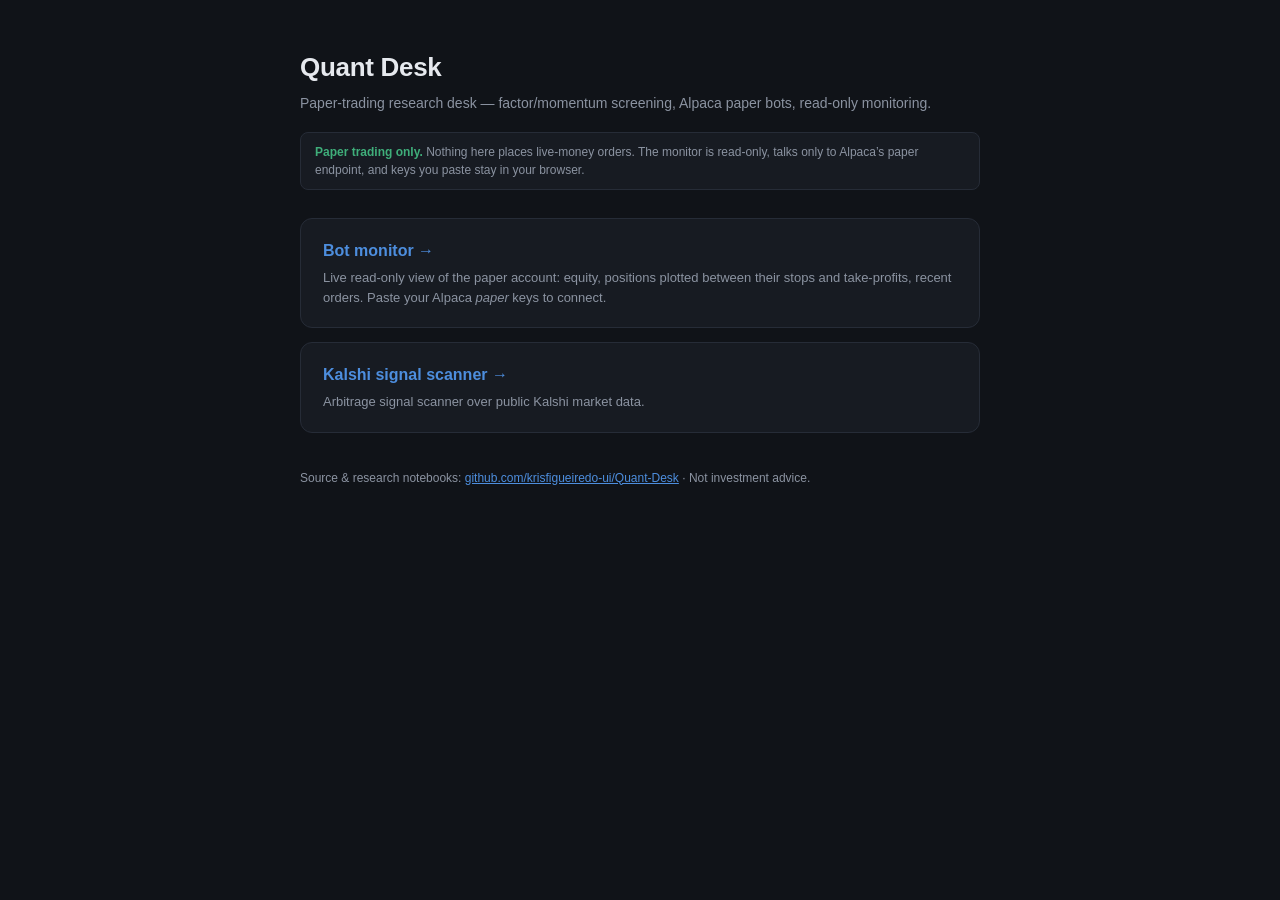
==== index.html @ 5bd07564 "Add missing .gitignore/.env.example/workflows; deploy dashboards to Pages The README and CLAUDE.md b" ====
<!DOCTYPE html>
<html lang="en">
<head>
<meta charset="UTF-8">
<meta name="viewport" content="width=device-width, initial-scale=1.0">
<title>Quant Desk</title>
<style>
:root{
  --bg:#101318; --card:#171b22; --line:#262c37;
  --text:#e6e9ee; --muted:#8b93a1; --accent:#4d8ede; --green:#3fae7a;
}
*{margin:0;padding:0;box-sizing:border-box}
body{background:var(--bg);color:var(--text);font-family:-apple-system,BlinkMacSystemFont,"Segoe UI",Roboto,Helvetica,Arial,sans-serif;line-height:1.5;padding:48px 20px;max-width:720px;margin:0 auto}
h1{font-size:26px;letter-spacing:-.3px;margin-bottom:6px}
.sub{color:var(--muted);font-size:14px;margin-bottom:8px}
.note{font-size:12px;color:var(--muted);border:1px solid var(--line);border-radius:8px;padding:10px 14px;margin:18px 0 28px;background:var(--card)}
.note b{color:var(--green)}
.cards{display:grid;gap:14px}
a.card{display:block;background:var(--card);border:1px solid var(--line);border-radius:12px;padding:20px 22px;text-decoration:none;color:var(--text);transition:border-color .15s}
a.card:hover{border-color:var(--accent)}
a.card:focus-visible{outline:2px solid var(--accent);outline-offset:2px}
.card h2{font-size:16px;margin-bottom:5px;color:var(--accent)}
.card p{font-size:13px;color:var(--muted)}
footer{margin-top:36px;font-size:12px;color:var(--muted)}
footer a{color:var(--accent)}
</style>
</head>
<body>
<h1>Quant Desk</h1>
<p class="sub">Paper-trading research desk &mdash; factor/momentum screening, Alpaca paper bots, read-only monitoring.</p>
<div class="note"><b>Paper trading only.</b> Nothing here places live-money orders. The monitor is read-only, talks only to Alpaca&rsquo;s paper endpoint, and keys you paste stay in your browser.</div>
<div class="cards">
  <a class="card" href="dashboards/bot_dashboard.html">
    <h2>Bot monitor &rarr;</h2>
    <p>Live read-only view of the paper account: equity, positions plotted between their stops and take-profits, recent orders. Paste your Alpaca <em>paper</em> keys to connect.</p>
  </a>
  <a class="card" href="dashboards/kalshi_signals.html">
    <h2>Kalshi signal scanner &rarr;</h2>
    <p>Arbitrage signal scanner over public Kalshi market data.</p>
  </a>
</div>
<footer>Source &amp; research notebooks: <a href="https://github.com/krisfigueiredo-ui/Quant-Desk">github.com/krisfigueiredo-ui/Quant-Desk</a> &middot; Not investment advice.</footer>
</body>
</html>
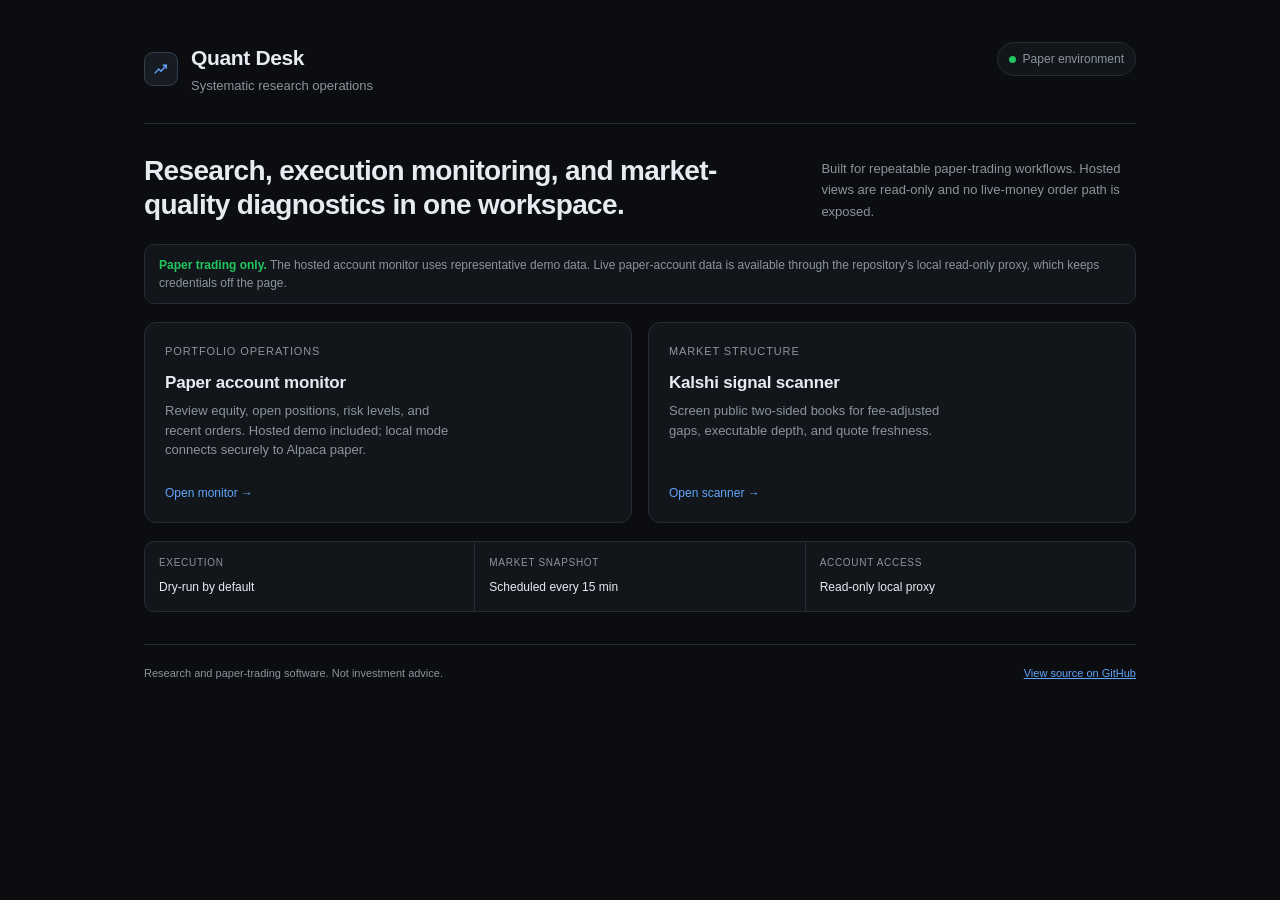
==== commit 31acb475: "Polish dashboard shell and project documentation" ====
--- a/index.html
+++ b/index.html
@@ -3,42 +3,73 @@
 <head>
 <meta charset="UTF-8">
 <meta name="viewport" content="width=device-width, initial-scale=1.0">
-<title>Quant Desk</title>
+<title>Quant Desk — Research Operations</title>
 <style>
 :root{
-  --bg:#101318; --card:#171b22; --line:#262c37;
-  --text:#e6e9ee; --muted:#8b93a1; --accent:#4d8ede; --green:#3fae7a;
+  --bg:#0b0d10; --card:#12161b; --raised:#171c22; --line:#252c36;
+  --text:#e7eaf0; --muted:#8b949e; --accent:#60a5fa; --green:#22c55e;
 }
 *{margin:0;padding:0;box-sizing:border-box}
-body{background:var(--bg);color:var(--text);font-family:-apple-system,BlinkMacSystemFont,"Segoe UI",Roboto,Helvetica,Arial,sans-serif;line-height:1.5;padding:48px 20px;max-width:720px;margin:0 auto}
-h1{font-size:26px;letter-spacing:-.3px;margin-bottom:6px}
-.sub{color:var(--muted);font-size:14px;margin-bottom:8px}
-.note{font-size:12px;color:var(--muted);border:1px solid var(--line);border-radius:8px;padding:10px 14px;margin:18px 0 28px;background:var(--card)}
+body{background:var(--bg);color:var(--text);font-family:Inter,-apple-system,BlinkMacSystemFont,"Segoe UI",Roboto,Helvetica,Arial,sans-serif;line-height:1.5;padding:0 24px 56px;max-width:1040px;margin:0 auto;-webkit-font-smoothing:antialiased}
+header{display:flex;align-items:flex-start;justify-content:space-between;gap:24px;padding:42px 0 28px;border-bottom:1px solid var(--line)}
+.brand{display:flex;align-items:center;gap:13px}
+.mark{width:34px;height:34px;border:1px solid #344050;border-radius:9px;background:var(--raised);display:grid;place-items:center}
+.mark svg{width:18px;height:18px;color:var(--accent)}
+h1{font-size:21px;letter-spacing:-.35px;margin-bottom:2px;font-weight:650}
+.sub{color:var(--muted);font-size:13px}
+.status{display:flex;align-items:center;gap:7px;color:var(--muted);font-size:12px;border:1px solid var(--line);border-radius:999px;padding:7px 11px;background:var(--card);white-space:nowrap}
+.status::before{content:"";width:7px;height:7px;border-radius:50%;background:var(--green)}
+.intro{padding:30px 0 22px;display:grid;grid-template-columns:1.35fr .65fr;gap:24px;align-items:end}
+.intro h2{font-size:28px;line-height:1.22;letter-spacing:-.65px;font-weight:600;max-width:590px}
+.intro p{font-size:13px;color:var(--muted);line-height:1.65}
+.note{font-size:12px;color:var(--muted);border:1px solid var(--line);border-radius:10px;padding:11px 14px;margin:0 0 18px;background:var(--card)}
 .note b{color:var(--green)}
-.cards{display:grid;gap:14px}
-a.card{display:block;background:var(--card);border:1px solid var(--line);border-radius:12px;padding:20px 22px;text-decoration:none;color:var(--text);transition:border-color .15s}
-a.card:hover{border-color:var(--accent)}
+.cards{display:grid;grid-template-columns:1fr 1fr;gap:16px}
+a.card{display:flex;min-height:190px;flex-direction:column;justify-content:space-between;background:var(--card);border:1px solid var(--line);border-radius:12px;padding:20px;text-decoration:none;color:var(--text);transition:border-color .15s,background .15s,transform .15s}
+a.card:hover{border-color:#3a4656;background:var(--raised);transform:translateY(-1px)}
 a.card:focus-visible{outline:2px solid var(--accent);outline-offset:2px}
-.card h2{font-size:16px;margin-bottom:5px;color:var(--accent)}
-.card p{font-size:13px;color:var(--muted)}
-footer{margin-top:36px;font-size:12px;color:var(--muted)}
+.card .topline{font-size:11px;color:var(--muted);text-transform:uppercase;letter-spacing:.08em}
+.card h3{font-size:17px;margin:10px 0 6px;font-weight:600;letter-spacing:-.2px}
+.card p{font-size:13px;color:var(--muted);max-width:42ch}
+.card .open{font-size:12px;color:var(--accent);margin-top:24px}
+.meta{display:grid;grid-template-columns:repeat(3,1fr);gap:1px;background:var(--line);border:1px solid var(--line);border-radius:10px;overflow:hidden;margin-top:18px}
+.meta div{background:var(--card);padding:13px 14px}
+.meta span{display:block;color:var(--muted);font-size:10px;text-transform:uppercase;letter-spacing:.07em;margin-bottom:4px}
+.meta b{font-size:12px;font-weight:500}
+footer{display:flex;justify-content:space-between;gap:20px;margin-top:32px;padding-top:20px;border-top:1px solid var(--line);font-size:11px;color:var(--muted)}
 footer a{color:var(--accent)}
+@media(max-width:720px){body{padding-inline:16px}header{padding-top:28px}.intro{grid-template-columns:1fr}.cards{grid-template-columns:1fr}.meta{grid-template-columns:1fr}footer{flex-direction:column}.status{display:none}}
+@media(prefers-reduced-motion:reduce){*{transition:none!important}}
 </style>
 </head>
 <body>
-<h1>Quant Desk</h1>
-<p class="sub">Paper-trading research desk &mdash; factor/momentum screening, Alpaca paper bots, read-only monitoring.</p>
-<div class="note"><b>Paper trading only.</b> Nothing here places live-money orders. The monitor is read-only, talks only to Alpaca&rsquo;s paper endpoint, and keys you paste stay in your browser.</div>
+<header>
+  <div class="brand">
+    <div class="mark" aria-hidden="true"><svg viewBox="0 0 24 24" fill="none"><path d="M4 17.5 9 12l3 3 7-8" stroke="currentColor" stroke-width="1.8" stroke-linecap="round" stroke-linejoin="round"/><path d="M15 7h4v4" stroke="currentColor" stroke-width="1.8" stroke-linecap="round"/></svg></div>
+    <div><h1>Quant Desk</h1><p class="sub">Systematic research operations</p></div>
+  </div>
+  <div class="status">Paper environment</div>
+</header>
+<section class="intro">
+  <h2>Research, execution monitoring, and market-quality diagnostics in one workspace.</h2>
+  <p>Built for repeatable paper-trading workflows. Hosted views are read-only and no live-money order path is exposed.</p>
+</section>
+<div class="note"><b>Paper trading only.</b> The hosted account monitor uses representative demo data. Live paper-account data is available through the repository&rsquo;s local read-only proxy, which keeps credentials off the page.</div>
 <div class="cards">
   <a class="card" href="dashboards/bot_dashboard.html">
-    <h2>Bot monitor &rarr;</h2>
-    <p>Live read-only view of the paper account: equity, positions plotted between their stops and take-profits, recent orders. Paste your Alpaca <em>paper</em> keys to connect.</p>
+    <div><div class="topline">Portfolio operations</div><h3>Paper account monitor</h3><p>Review equity, open positions, risk levels, and recent orders. Hosted demo included; local mode connects securely to Alpaca paper.</p></div>
+    <div class="open">Open monitor &rarr;</div>
   </a>
   <a class="card" href="dashboards/kalshi_signals.html">
-    <h2>Kalshi signal scanner &rarr;</h2>
-    <p>Arbitrage signal scanner over public Kalshi market data.</p>
+    <div><div class="topline">Market structure</div><h3>Kalshi signal scanner</h3><p>Screen public two-sided books for fee-adjusted gaps, executable depth, and quote freshness.</p></div>
+    <div class="open">Open scanner &rarr;</div>
   </a>
 </div>
-<footer>Source &amp; research notebooks: <a href="https://github.com/krisfigueiredo-ui/Quant-Desk">github.com/krisfigueiredo-ui/Quant-Desk</a> &middot; Not investment advice.</footer>
+<div class="meta">
+  <div><span>Execution</span><b>Dry-run by default</b></div>
+  <div><span>Market snapshot</span><b>Scheduled every 15 min</b></div>
+  <div><span>Account access</span><b>Read-only local proxy</b></div>
+</div>
+<footer><span>Research and paper-trading software. Not investment advice.</span><a href="https://github.com/krisfigueiredo-ui/Quant-Desk">View source on GitHub</a></footer>
 </body>
 </html>
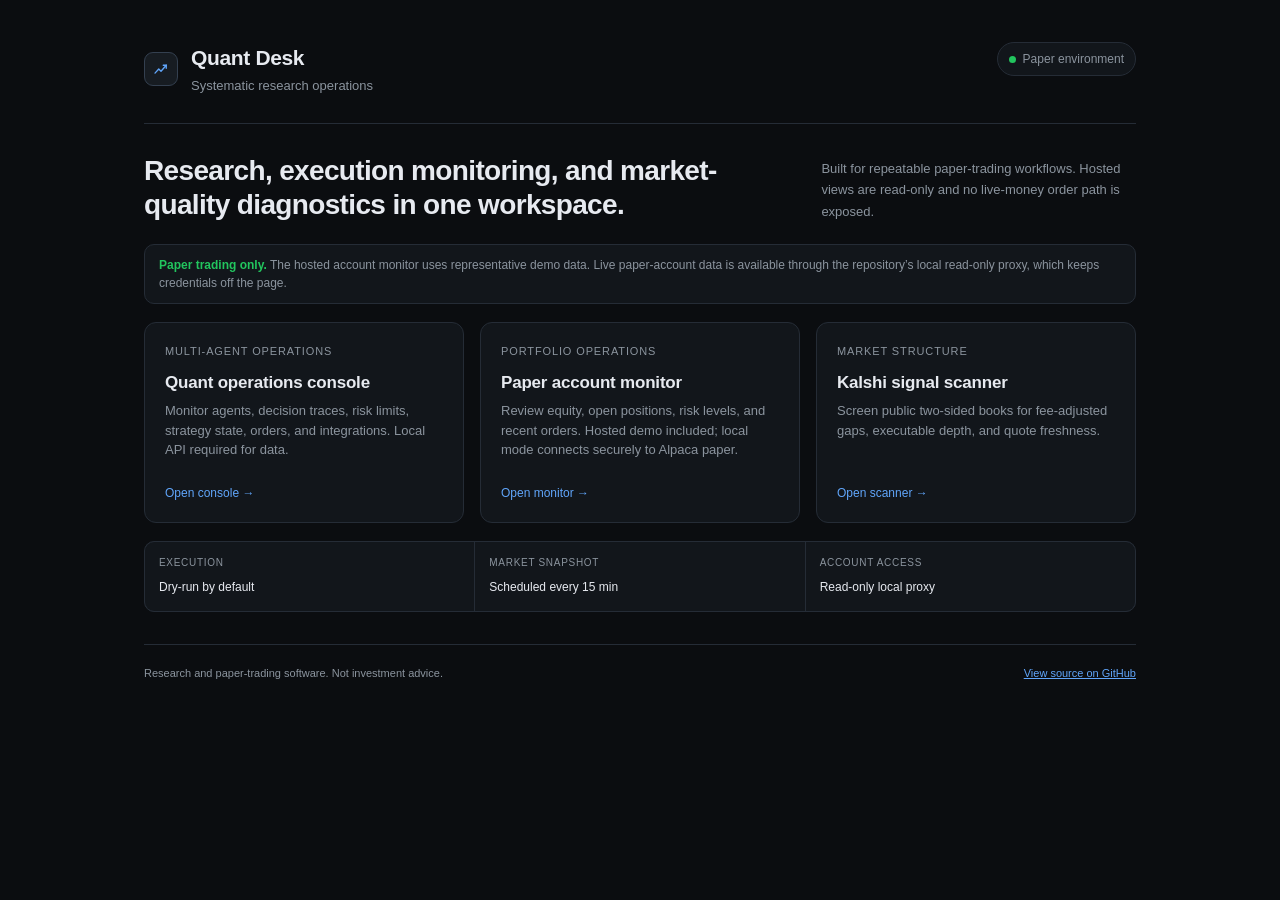
==== commit 9ef2e07f: "feat: add agent operations dashboard" ====
--- a/index.html
+++ b/index.html
@@ -24,7 +24,7 @@
 .intro p{font-size:13px;color:var(--muted);line-height:1.65}
 .note{font-size:12px;color:var(--muted);border:1px solid var(--line);border-radius:10px;padding:11px 14px;margin:0 0 18px;background:var(--card)}
 .note b{color:var(--green)}
-.cards{display:grid;grid-template-columns:1fr 1fr;gap:16px}
+.cards{display:grid;grid-template-columns:repeat(3,1fr);gap:16px}
 a.card{display:flex;min-height:190px;flex-direction:column;justify-content:space-between;background:var(--card);border:1px solid var(--line);border-radius:12px;padding:20px;text-decoration:none;color:var(--text);transition:border-color .15s,background .15s,transform .15s}
 a.card:hover{border-color:#3a4656;background:var(--raised);transform:translateY(-1px)}
 a.card:focus-visible{outline:2px solid var(--accent);outline-offset:2px}
@@ -56,6 +56,10 @@
 </section>
 <div class="note"><b>Paper trading only.</b> The hosted account monitor uses representative demo data. Live paper-account data is available through the repository&rsquo;s local read-only proxy, which keeps credentials off the page.</div>
 <div class="cards">
+  <a class="card" href="dashboard/">
+    <div><div class="topline">Multi-agent operations</div><h3>Quant operations console</h3><p>Monitor agents, decision traces, risk limits, strategy state, orders, and integrations. Local API required for data.</p></div>
+    <div class="open">Open console &rarr;</div>
+  </a>
   <a class="card" href="dashboards/bot_dashboard.html">
     <div><div class="topline">Portfolio operations</div><h3>Paper account monitor</h3><p>Review equity, open positions, risk levels, and recent orders. Hosted demo included; local mode connects securely to Alpaca paper.</p></div>
     <div class="open">Open monitor &rarr;</div>
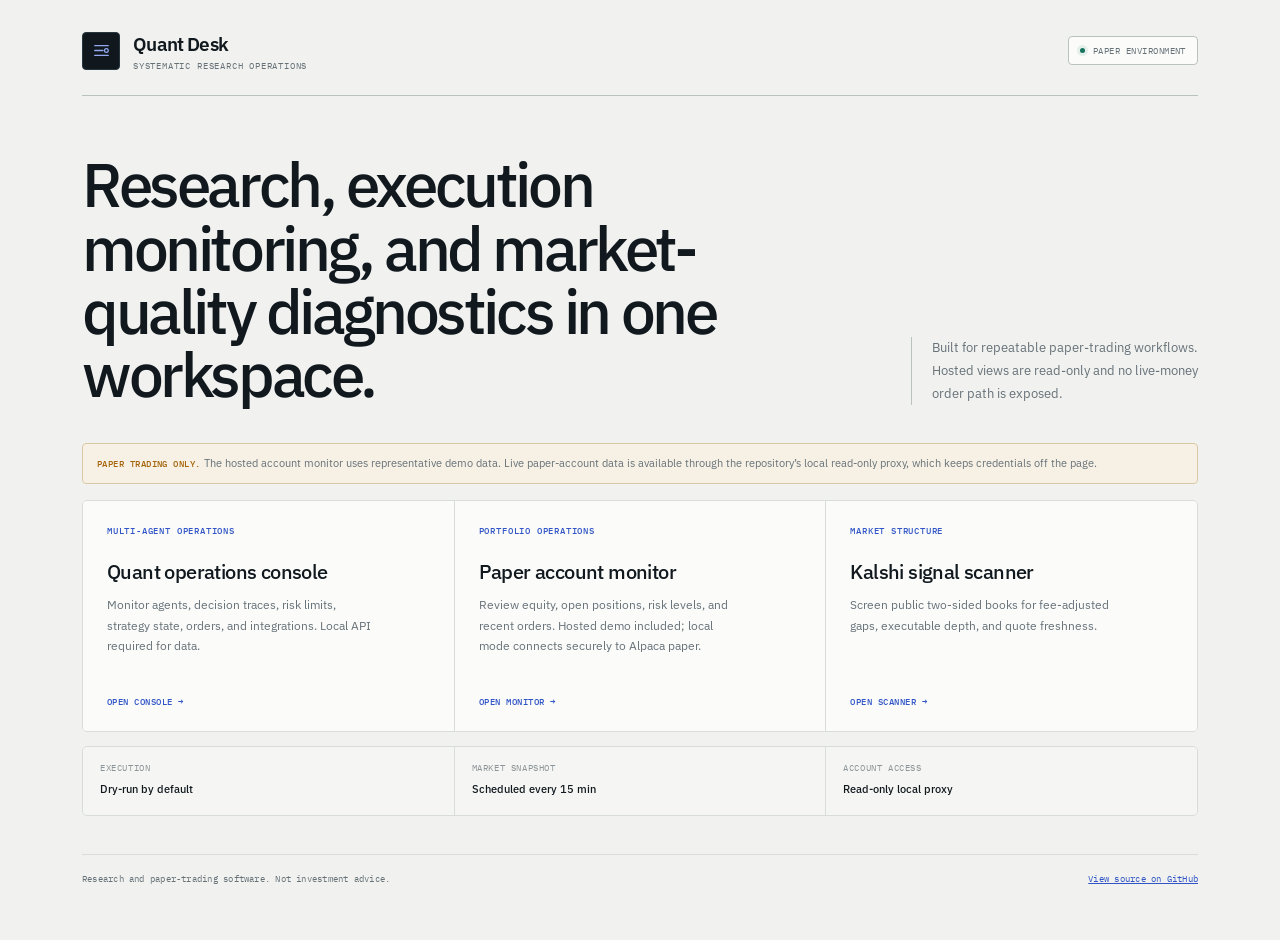
==== commit 836d65da: "feat: redesign quantitative operations interface" ====
--- a/index.html
+++ b/index.html
@@ -4,48 +4,59 @@
 <meta charset="UTF-8">
 <meta name="viewport" content="width=device-width, initial-scale=1.0">
 <title>Quant Desk — Research Operations</title>
+<link rel="preconnect" href="https://fonts.googleapis.com">
+<link rel="preconnect" href="https://fonts.gstatic.com" crossorigin>
+<link href="https://fonts.googleapis.com/css2?family=IBM+Plex+Mono:wght@400;500&family=IBM+Plex+Sans:wght@400;500;600&display=swap" rel="stylesheet">
 <style>
 :root{
-  --bg:#0b0d10; --card:#12161b; --raised:#171c22; --line:#252c36;
-  --text:#e7eaf0; --muted:#8b949e; --accent:#60a5fa; --green:#22c55e;
+  --canvas:#f1f2ef;--surface:#fbfcfa;--surface2:#f5f6f3;--line:#d9ddd8;
+  --line2:#bac2bd;--ink:#11191f;--muted:#667178;--faint:#8b9498;
+  --navy:#10181e;--accent:#3155c6;--green:#14735a;--amber:#a5630a;
+  --sans:"IBM Plex Sans","Helvetica Neue",Arial,sans-serif;
+  --mono:"IBM Plex Mono","SFMono-Regular",Consolas,monospace
 }
 *{margin:0;padding:0;box-sizing:border-box}
-body{background:var(--bg);color:var(--text);font-family:Inter,-apple-system,BlinkMacSystemFont,"Segoe UI",Roboto,Helvetica,Arial,sans-serif;line-height:1.5;padding:0 24px 56px;max-width:1040px;margin:0 auto;-webkit-font-smoothing:antialiased}
-header{display:flex;align-items:flex-start;justify-content:space-between;gap:24px;padding:42px 0 28px;border-bottom:1px solid var(--line)}
+html{background:var(--canvas)}
+body{min-height:100vh;background:var(--canvas);color:var(--ink);font:14px/1.55 var(--sans);padding:0 32px 56px;max-width:1180px;margin:0 auto;-webkit-font-smoothing:antialiased;text-rendering:optimizeLegibility}
+header{display:flex;align-items:center;justify-content:space-between;gap:24px;padding:30px 0 24px;border-bottom:1px solid var(--line2)}
 .brand{display:flex;align-items:center;gap:13px}
-.mark{width:34px;height:34px;border:1px solid #344050;border-radius:9px;background:var(--raised);display:grid;place-items:center}
-.mark svg{width:18px;height:18px;color:var(--accent)}
-h1{font-size:21px;letter-spacing:-.35px;margin-bottom:2px;font-weight:650}
-.sub{color:var(--muted);font-size:13px}
-.status{display:flex;align-items:center;gap:7px;color:var(--muted);font-size:12px;border:1px solid var(--line);border-radius:999px;padding:7px 11px;background:var(--card);white-space:nowrap}
-.status::before{content:"";width:7px;height:7px;border-radius:50%;background:var(--green)}
-.intro{padding:30px 0 22px;display:grid;grid-template-columns:1.35fr .65fr;gap:24px;align-items:end}
-.intro h2{font-size:28px;line-height:1.22;letter-spacing:-.65px;font-weight:600;max-width:590px}
-.intro p{font-size:13px;color:var(--muted);line-height:1.65}
-.note{font-size:12px;color:var(--muted);border:1px solid var(--line);border-radius:10px;padding:11px 14px;margin:0 0 18px;background:var(--card)}
-.note b{color:var(--green)}
-.cards{display:grid;grid-template-columns:repeat(3,1fr);gap:16px}
-a.card{display:flex;min-height:190px;flex-direction:column;justify-content:space-between;background:var(--card);border:1px solid var(--line);border-radius:12px;padding:20px;text-decoration:none;color:var(--text);transition:border-color .15s,background .15s,transform .15s}
-a.card:hover{border-color:#3a4656;background:var(--raised);transform:translateY(-1px)}
+.mark{width:38px;height:38px;border:1px solid #26343c;border-radius:4px;background:var(--navy);display:grid;place-items:center;color:#93a8ef}
+.mark svg{width:21px;height:21px}
+h1{font-size:19px;letter-spacing:-.035em;margin-bottom:1px;font-weight:600}
+.sub{color:var(--muted);font:9px var(--mono);letter-spacing:.09em;text-transform:uppercase}
+.status{display:flex;align-items:center;gap:8px;color:var(--muted);font:9px var(--mono);letter-spacing:.055em;text-transform:uppercase;border:1px solid var(--line2);border-radius:4px;padding:8px 11px;background:var(--surface);white-space:nowrap}
+.status::before{content:"";width:5px;height:5px;border-radius:50%;background:var(--green);box-shadow:0 0 0 3px rgba(20,115,90,.1)}
+.intro{padding:56px 0 38px;display:grid;grid-template-columns:minmax(0,1.45fr) minmax(260px,.55fr);gap:72px;align-items:end}
+.intro h2{font-size:clamp(38px,5.3vw,62px);line-height:1.02;letter-spacing:-.055em;font-weight:500;max-width:800px}
+.intro p{font-size:13px;color:var(--muted);line-height:1.75;border-left:1px solid var(--line2);padding-left:20px}
+.note{font-size:11px;color:var(--muted);border:1px solid #d9c8a5;border-radius:4px;padding:11px 14px;margin:0 0 16px;background:#f7f1e5}
+.note b{color:var(--amber);font:500 9px var(--mono);letter-spacing:.05em;text-transform:uppercase}
+.cards{display:grid;grid-template-columns:repeat(3,1fr);gap:1px;overflow:hidden;border:1px solid var(--line);border-radius:5px;background:var(--line)}
+a.card{position:relative;display:flex;min-height:230px;flex-direction:column;justify-content:space-between;background:var(--surface);padding:24px;text-decoration:none;color:var(--ink);transition:background .18s,color .18s}
+a.card::before{content:"";position:absolute;inset:0 auto auto 0;width:100%;height:2px;background:var(--accent);transform:scaleX(0);transform-origin:left;transition:transform .2s ease}
+a.card:hover{background:#fff}
+a.card:hover::before{transform:scaleX(1)}
 a.card:focus-visible{outline:2px solid var(--accent);outline-offset:2px}
-.card .topline{font-size:11px;color:var(--muted);text-transform:uppercase;letter-spacing:.08em}
-.card h3{font-size:17px;margin:10px 0 6px;font-weight:600;letter-spacing:-.2px}
-.card p{font-size:13px;color:var(--muted);max-width:42ch}
-.card .open{font-size:12px;color:var(--accent);margin-top:24px}
-.meta{display:grid;grid-template-columns:repeat(3,1fr);gap:1px;background:var(--line);border:1px solid var(--line);border-radius:10px;overflow:hidden;margin-top:18px}
-.meta div{background:var(--card);padding:13px 14px}
-.meta span{display:block;color:var(--muted);font-size:10px;text-transform:uppercase;letter-spacing:.07em;margin-bottom:4px}
-.meta b{font-size:12px;font-weight:500}
-footer{display:flex;justify-content:space-between;gap:20px;margin-top:32px;padding-top:20px;border-top:1px solid var(--line);font-size:11px;color:var(--muted)}
+.card .topline{font:500 9px var(--mono);color:var(--accent);text-transform:uppercase;letter-spacing:.09em}
+.card h3{font-size:20px;margin:20px 0 8px;font-weight:500;letter-spacing:-.03em}
+.card p{font-size:12px;line-height:1.7;color:var(--muted);max-width:38ch}
+.card .open{font:500 9px var(--mono);letter-spacing:.055em;text-transform:uppercase;color:var(--accent);margin-top:28px}
+.meta{display:grid;grid-template-columns:repeat(3,1fr);gap:1px;background:var(--line);border:1px solid var(--line);border-radius:5px;overflow:hidden;margin-top:14px}
+.meta div{background:var(--surface2);padding:15px 17px}
+.meta span{display:block;color:var(--faint);font:9px var(--mono);text-transform:uppercase;letter-spacing:.065em;margin-bottom:5px}
+.meta b{font-size:11px;font-weight:500}
+footer{display:flex;justify-content:space-between;gap:20px;margin-top:38px;padding-top:18px;border-top:1px solid var(--line);font:9px var(--mono);letter-spacing:.025em;color:var(--muted)}
 footer a{color:var(--accent)}
-@media(max-width:720px){body{padding-inline:16px}header{padding-top:28px}.intro{grid-template-columns:1fr}.cards{grid-template-columns:1fr}.meta{grid-template-columns:1fr}footer{flex-direction:column}.status{display:none}}
-@media(prefers-reduced-motion:reduce){*{transition:none!important}}
+@keyframes enter{from{opacity:0;transform:translateY(8px)}to{opacity:1;transform:none}}
+.intro,.note,.cards,.meta{animation:enter .4s cubic-bezier(.2,.75,.3,1) both}.cards{animation-delay:.07s}.meta{animation-delay:.12s}
+@media(max-width:760px){body{padding-inline:18px}header{padding-top:22px}.intro{padding:38px 0 28px;grid-template-columns:1fr;gap:24px}.intro h2{font-size:clamp(34px,11vw,48px)}.intro p{padding-left:14px}.cards{grid-template-columns:1fr}.meta{grid-template-columns:1fr}footer{flex-direction:column}.status{display:none}a.card{min-height:190px}}
+@media(prefers-reduced-motion:reduce){*{animation:none!important;transition:none!important}}
 </style>
 </head>
 <body>
 <header>
   <div class="brand">
-    <div class="mark" aria-hidden="true"><svg viewBox="0 0 24 24" fill="none"><path d="M4 17.5 9 12l3 3 7-8" stroke="currentColor" stroke-width="1.8" stroke-linecap="round" stroke-linejoin="round"/><path d="M15 7h4v4" stroke="currentColor" stroke-width="1.8" stroke-linecap="round"/></svg></div>
+    <div class="mark" aria-hidden="true"><svg viewBox="0 0 28 28" fill="none"><path d="M5 7.5h18M5 14h11M5 20.5h18" stroke="currentColor" stroke-width="1.7" stroke-linecap="round"/><circle cx="20.5" cy="14" r="2.5" stroke="currentColor" stroke-width="1.7"/></svg></div>
     <div><h1>Quant Desk</h1><p class="sub">Systematic research operations</p></div>
   </div>
   <div class="status">Paper environment</div>
